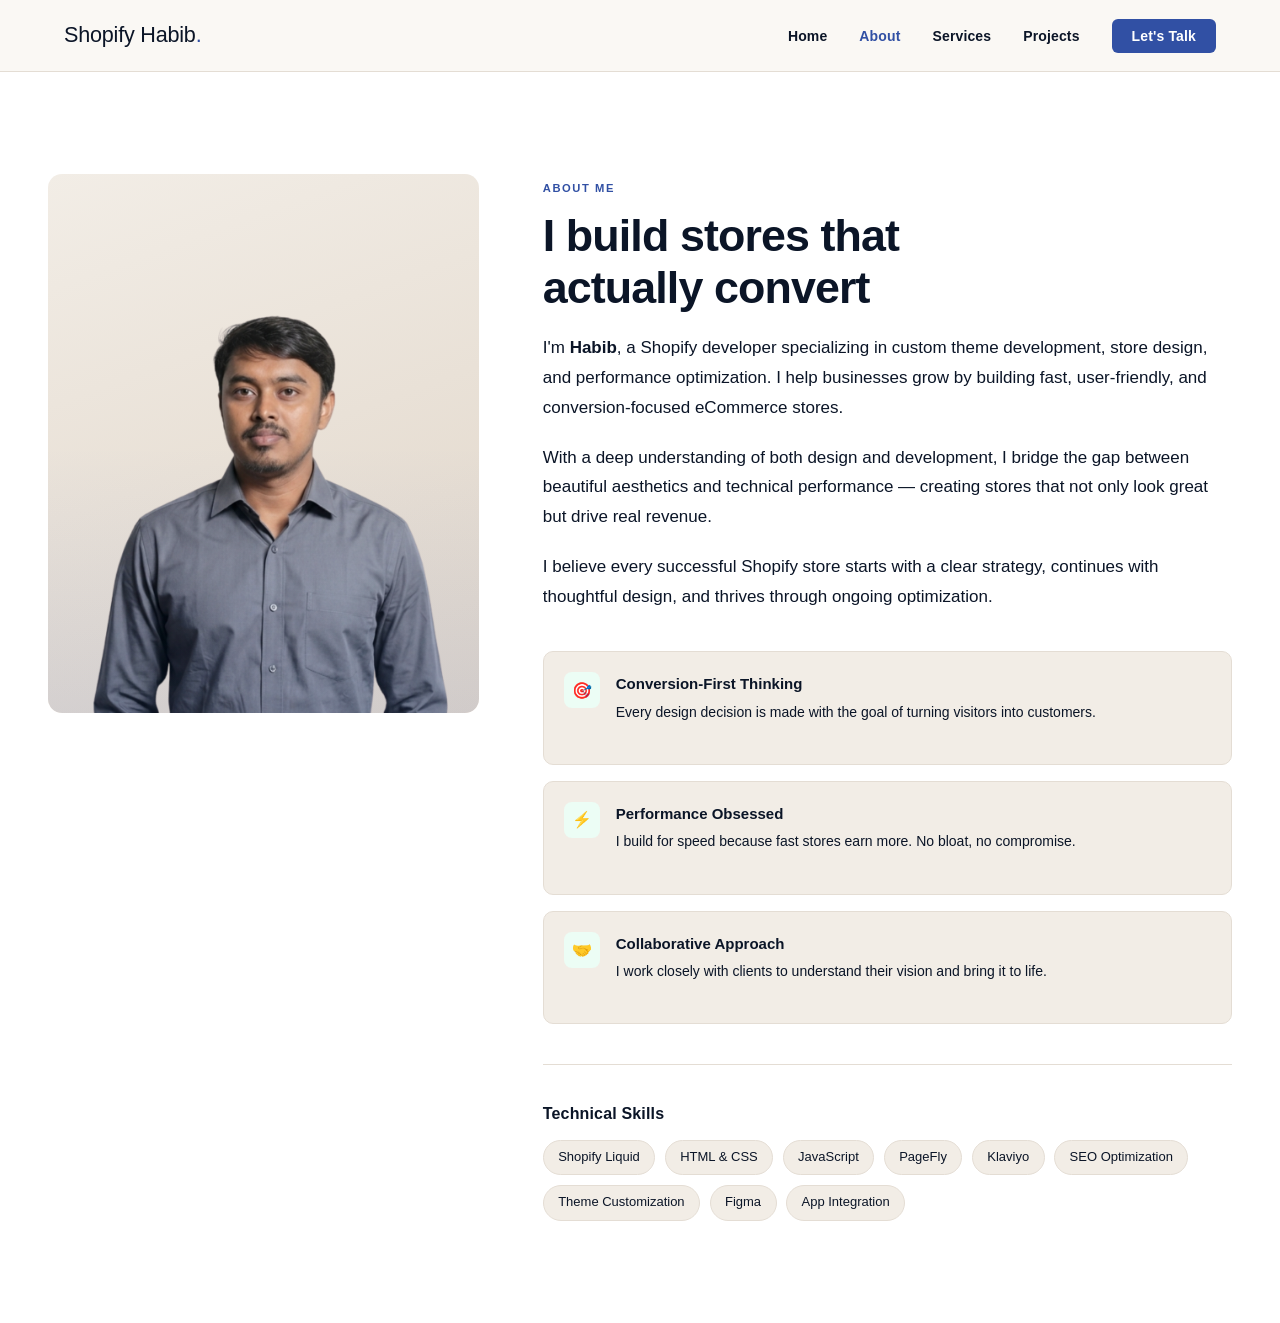
==== about.html @ db8c126e "Shopify Habib Protfolio" ====
<!DOCTYPE html>
<html lang="en">

<head>
    <meta charset="UTF-8">
    <meta name="viewport" content="width=device-width, initial-scale=1.0">
    <title>Document</title>
    <link rel="stylesheet" href="css/style.css">
</head>

<body>
<nav id="main-nav">
  <a class="nav-logo" href="index.html">Shopify Habib<span>.</span></a>
  <ul class="nav-links" id="nav-links">
    <li><a href="index.html">Home</a></li>
    <li><a href="about.html">About</a></li>
    <li><a href="services.html">Services</a></li>
    <li><a href="projects.html">Projects</a></li>
    <li><a href="contact.html" class="nav-cta">Let's Talk</a></li>
  </ul>
  <button class="hamburger" id="hamburger" onclick="toggleMenu()" aria-label="Menu">
    <span></span><span></span><span></span>
  </button>
</nav>

    <div class="page" id="page-about">
        <section class="about-hero">
            <div class="container">
                <div class="about-grid">
                    <div class="about-photo-wrap fade-in">
                        <div class="about-photo">
                            <img src="assets/shopify habib.png" alt="Habib's Photo">
                        </div>
                    </div>
                    <div class="about-content">
                        <span class="section-label">About Me</span>
                        <h2>I build stores that<br>actually convert</h2>
                        <p>I'm <strong>Habib</strong>, a Shopify developer specializing in custom theme development,
                            store design, and performance optimization. I help businesses grow by building fast,
                            user-friendly, and conversion-focused eCommerce stores.</p>
                        <p>With a deep understanding of both design and development, I bridge the gap between beautiful
                            aesthetics and technical performance — creating stores that not only look great but drive
                            real revenue.</p>
                        <p>I believe every successful Shopify store starts with a clear strategy, continues with
                            thoughtful design, and thrives through ongoing optimization.</p>

                        <div class="values-list fade-in">
                            <div class="value-item">
                                <div class="value-icon">🎯</div>
                                <div>
                                    <h4>Conversion-First Thinking</h4>
                                    <p>Every design decision is made with the goal of turning visitors into customers.
                                    </p>
                                </div>
                            </div>
                            <div class="value-item">
                                <div class="value-icon">⚡</div>
                                <div>
                                    <h4>Performance Obsessed</h4>
                                    <p>I build for speed because fast stores earn more. No bloat, no compromise.</p>
                                </div>
                            </div>
                            <div class="value-item">
                                <div class="value-icon">🤝</div>
                                <div>
                                    <h4>Collaborative Approach</h4>
                                    <p>I work closely with clients to understand their vision and bring it to life.</p>
                                </div>
                            </div>
                        </div>

                        <div class="skills-section fade-in">
                            <h3>Technical Skills</h3>
                            <div class="skills-grid">
                                <span class="skill-tag">Shopify Liquid</span>
                                <span class="skill-tag">HTML & CSS</span>
                                <span class="skill-tag">JavaScript</span>
                                <span class="skill-tag">PageFly</span>
                                <span class="skill-tag">Klaviyo</span>
                                <span class="skill-tag">SEO Optimization</span>
                                <span class="skill-tag">Theme Customization</span>
                                <span class="skill-tag">Figma</span>
                                <span class="skill-tag">App Integration</span>
                            </div>
                        </div>
                    </div>
                </div>
            </div>
        </section>
    </div>
    <script src="js/script.js"></script>
</body>

</html>
---- css/style.css ----
:root {
    --white: #ffffff;
    --off-white: #f2ede6;
    --navy: #0b1527;
    --navy-mid: #152340;
    --ink: #0b1527;
    --ink-light: #0b1527;
    --ink-lighter: #8295ae;
    --cta: #3150a4;
    --cta-light: #ecfdf5;
    --cta-mid: #4D6094;
    --accent: #4D6094;
    --accent-light: #eef3fd;
    --border: #e4ddd4;
    --border-strong: #ccc3b8;
    --shadow: 0 1px 4px rgba(11,21,39,0.06), 0 6px 20px rgba(11,21,39,0.06);
    --shadow-hover: 0 8px 28px rgba(11,21,39,0.14), 0 24px 56px rgba(11,21,39,0.10);
    --shadow-cta: 0 8px 28px rgba(5,150,105,0.25);
    --radius: 14px;
    --nav-h: 72px;
    --serif: 'Outfit', sans-serif;
    --sans: 'Space Grotesk', sans-serif;
  }

  *, *::before, *::after { box-sizing: border-box; margin: 0; padding: 0; }

  html { scroll-behavior: smooth; font-size: 16px; }

  body {
    font-family: var(--sans);
    background: var(--white);
    color: var(--ink);
    line-height: 1.6;
    overflow-x: hidden;
  }
  a {
    text-decoration: none;
}

  /* ── NAVIGATION ───────────────────────────────── */
  nav {
    position: fixed;
    top: 0; left: 0; right: 0;
    height: var(--nav-h);
    background: rgba(250,248,244,0.97);
    backdrop-filter: blur(20px);
    -webkit-backdrop-filter: blur(20px);
    border-bottom: 1px solid var(--border);
    z-index: 1000;
    display: flex;
    align-items: center;
    justify-content: space-between;
    padding: 0 clamp(1.5rem, 5vw, 5rem);
    transition: box-shadow 0.3s;
  }

  nav.scrolled { box-shadow: 0 2px 28px rgba(11,21,39,0.09); }

  .nav-logo {
    font-family: var(--serif);
    font-size: 1.35rem;
    color: var(--ink);
    text-decoration: none;
    letter-spacing: -0.01em;
  }

  .nav-logo span { color: var(--cta); }

  .nav-links {
    display: flex;
    align-items: center;
    gap: 2rem;
    list-style: none;
  }

  .nav-links a {
    font-size: 0.875rem;
    font-weight: 600;
    color: var(--ink-light);
    text-decoration: none;
    letter-spacing: 0.01em;
    transition: color 0.2s;
    cursor: pointer;
  }

  .nav-links a:hover, .nav-links a.active { color: var(--ink); }

  .nav-cta {
    font-size: 0.875rem;
    font-weight: 600;
    color: var(--white) !important;
    background: var(--cta);
    padding: 0.55rem 1.25rem;
    border-radius: 6px;
    transition: background 0.2s, transform 0.15s !important;
  }

  .nav-cta:hover { background: #047857 !important; transform: translateY(-1px); box-shadow: var(--shadow-cta); }

  .hamburger {
    display: none;
    flex-direction: column;
    gap: 5px;
    cursor: pointer;
    padding: 4px;
    background: none;
    border: none;
  }

  .hamburger span {
    display: block;
    width: 22px;
    height: 2px;
    background: var(--navy);
    border-radius: 2px;
    transition: all 0.3s;
  }

  .nav-links.open {
    display: block; /* mobile menu open */
}

.nav-links a.active {
    color: var(--cta); 
    font-weight: bold;
}

  /* ── PAGES ───────────────────────────────── */
  .page {
    min-height: 100vh;
    padding-top: var(--nav-h);
  }

  .page.active { display: block; }

  /* ── SHARED UTILS ───────────────────────────────── */
  .container { max-width: 1440px; margin: 0 auto; padding: 0 clamp(1.5rem, 5vw, 3rem); }

  section { padding: clamp(4rem, 8vw, 7rem) 0; }

  .section-label {
    display: block;
    font-size: 0.7rem;
    font-weight: 600;
    letter-spacing: 0.14em;
    text-transform: uppercase;
    color: var(--cta);
    margin-bottom: 1.25rem;
  }

  h1, h2, h3 { font-family: var(--serif); letter-spacing: -0.02em; line-height: 1.15; }

  h1 { font-size: clamp(2.5rem, 5.5vw, 4.5rem); }
  h2 { font-size: clamp(1.9rem, 3.5vw, 3rem); }
  h3 { font-size: 1.3rem; }

  p { color: var(--ink-light); font-size: 1.0625rem; line-height: 1.75; }

  .divider { height: 1px; background: var(--border); }

  .btn {
    display: inline-flex;
    align-items: center;
    gap: 0.5rem;
    padding: 0.75rem 1.75rem;
    border-radius: 8px;
    font-family: var(--sans);
    font-size: 0.9375rem;
    font-weight: 600;
    text-decoration: none;
    cursor: pointer;
    border: none;
    transition: all 0.2s;
  }

  .btn-primary {
    background: var(--navy);
    color: var(--white);
  }

  .btn-primary:hover { background: var(--cta); color: var(--white); transform: translateY(-2px); box-shadow: var(--shadow-cta); }

  .btn-outline {
    background: transparent;
    color: var(--ink);
    border: 1.5px solid var(--border);
  }

  .btn-outline:hover { border-color: var(--cta); background: var(--cta); color: var(--white); transform: translateY(-2px); }

  /* ── HOME PAGE ───────────────────────────────── */

  /* Hero */
  .hero {
    padding: clamp(5rem, 12vw, 10rem) 0 clamp(4rem, 8vw, 7rem);
    position: relative;
    overflow: hidden;
    background: linear-gradient(170deg, #faf8f4 0%, #f5f0ea 100%);
  }

  .hero::before {
    content: '';
    position: absolute;
    top: -40%;
    right: -20%;
    width: 700px;
    height: 700px;
    background: radial-gradient(circle at 60% 40%, rgba(5,150,105,0.07) 0%, rgba(27,79,216,0.04) 50%, transparent 70%);
    pointer-events: none;
  }

  .hero-inner { max-width: 780px; margin: 0 auto; text-align: center; }

  .hero-badge {
    display: inline-flex;
    align-items: center;
    gap: 0.5rem;
    background: var(--cta-light);
    color: var(--cta);
    font-size: 0.8125rem;
    font-weight: 600;
    padding: 0.4rem 0.9rem;
    border-radius: 100px;
    margin-bottom: 2rem;
    letter-spacing: 0.01em;
  }

  .hero-badge::before { content: '●'; font-size: 0.5rem; animation: pulse 2s infinite; }

  @keyframes pulse {
    0%, 100% { opacity: 1; }
    50% { opacity: 0.4; }
  }

  .hero h1 {
    margin-bottom: 1.5rem;
    color: var(--ink);
  }

  .hero h1 em {
    font-style: italic;
    color: var(--cta);
  }

  .hero-sub {
    font-size: clamp(1rem, 1.8vw, 1.2rem);
    color: var(--ink-light);
    max-width: 560px;
    margin: 0 auto 2.5rem;
    line-height: 1.7;
  }

  .hero-btns { display: flex; gap: 1rem; flex-wrap: wrap; justify-content: center; }

  .hero-stats {
    display: flex;
    gap: clamp(2rem, 5vw, 4rem);
    margin-top: 4rem;
    padding-top: 2.5rem;
    border-top: 1px solid var(--border);
    flex-wrap: wrap;
    justify-content: center;
  }

  .stat-item { text-align: center; }
  .stat-num {
    font-family: var(--serif);
    font-size: 3.5rem;
    font-weight: 600;
    color: var(--ink);
    line-height: 1.5;
    margin-bottom: 0.25rem;
  }
  .stat-label { font-size: 0.8125rem; color: var(--ink-lighter); font-weight: 500; }

  /* Services Preview */
  .services-preview { background: linear-gradient(180deg, #f2ede6 0%, #ede7df 100%); }

  .section-header { margin-bottom: 3rem; text-align: center; }
  .section-header h2 { margin-bottom: 0.75rem; }
  .section-header p { max-width: 520px; margin: 0 auto; }

  .services-grid {
    display: grid;
    grid-template-columns: repeat(auto-fit, minmax(240px, 1fr));
    gap: 1.5rem;
  }

  .service-card {
    background: #fdf9f5;
    border: 1px solid var(--border);
    border-radius: var(--radius);
    padding: 2rem;
    transition: all 0.3s;
    position: relative;
    overflow: hidden;
  }

  .service-card::after {
    content: '';
    position: absolute;
    bottom: 0; left: 0; right: 0;
    height: 3px;
    background: linear-gradient(90deg, var(--cta), var(--cta-mid));
    transform: scaleX(0);
    transition: transform 0.3s;
    transform-origin: left;
  }

  .service-card:hover { box-shadow: var(--shadow-hover); transform: translateY(-4px); }
  .service-card:hover::after { transform: scaleX(1); }

  .service-icon {
    width: 44px;
    height: 44px;
    background: var(--cta-light);
    border-radius: 10px;
    display: flex;
    align-items: center;
    justify-content: center;
    margin-bottom: 1.25rem;
    font-size: 1.25rem;
  }

  .service-card h3 { margin-bottom: 0.6rem; font-size: 1.05rem; }
  .service-card p { font-size: 0.9rem; line-height: 1.65; }

  /* Projects Preview */
  .projects-grid {
    display: grid;
    grid-template-columns: repeat(auto-fit, minmax(300px, 1fr));
    gap: 2rem;
  }

  .project-card {
    border-radius: var(--radius);
    overflow: hidden;
    border: 1px solid var(--border);
    transition: all 0.3s;
    background: #fdf9f5;
  }

  .project-card:hover { box-shadow: var(--shadow-hover); transform: translateY(-4px); }

  .project-thumb {
    height: 200px;
    display: flex;
    align-items: center;
    justify-content: center;
    font-size: 3rem;
    position: relative;
    overflow: hidden;
  }

  .project-thumb-1 { background: linear-gradient(135deg, #eef2fc 0%, #c7d9ff 100%); height: 400px; }
  .project-thumb-2 { background: linear-gradient(135deg, #f0fff4 0%, #c6f6d5 100%); height: 400px; }
  .project-thumb-3 { background: linear-gradient(135deg, #fff7f0 0%, #fed7aa 100%); height: 400px; }

  .project-thumb-1 img, .project-thumb-2 img, .project-thumb-3 img {
    width: 100%;
    height: 100%;
    object-fit: cover;
  }

  .project-body { padding: 1.5rem; }
  .project-body h3 { font-size: 1.0625rem; margin-bottom: 0.4rem; color: #3150a4; }
  .project-body p { font-size: 0.875rem; margin-bottom: 1rem; }

  .project-result {
    display: inline-flex;
    align-items: center;
    gap: 0.4rem;
    font-size: 0.8125rem;
    font-weight: 600;
    color: #065f46;
    background: var(--cta-light);
    padding: 0.3rem 0.75rem;
    border-radius: 100px;
  }

  /* Trust */
  .trust-section { text-align: center; }
  .trust-section h2 { margin-bottom: 0.75rem; color: var(--white); }
  .trust-section > .container > p { max-width: 480px; margin: 0 auto 3rem; color: rgba(255,255,255,0.6); }

  .trust-logos {
    display: flex;
    justify-content: center;
    align-items: center;
    gap: clamp(1.5rem, 4vw, 3.5rem);
    flex-wrap: wrap;
    opacity: 0.6;
  }

  .trust-logo {
    font-family: var(--serif);
    font-size: 1.2rem;
    color: rgba(255,255,255,0.5);
    font-weight: 400;
    letter-spacing: -0.01em;
  }

  .testimonial-strip {
    margin-top: 3.5rem;
    background: rgba(255,255,255,0.06);
    border: 1px solid rgba(255,255,255,0.12);
    border-radius: var(--radius);
    padding: 2rem 2.5rem;
    max-width: 640px;
    margin-left: auto;
    margin-right: auto;
    text-align: left;
    margin-top: 3rem;
  }

  .testimonial-strip blockquote {
    font-family: var(--serif);
    font-size: 1.2rem;
    color: rgba(255,255,255,0.92);
    line-height: 1.6;
    margin-bottom: 1.25rem;
    font-style: italic;
  }

  .testimonial-strip cite {
    font-size: 0.8125rem;
    font-weight: 600;
    color: rgba(255,255,255,0.45);
    font-style: normal;
  }

  /* ── ABOUT PAGE ───────────────────────────────── */
  .about-hero { padding: clamp(4rem, 8vw, 7rem) 0; }

  .about-grid {
    display: grid;
    grid-template-columns: 1fr 1.6fr;
    gap: 4rem;
    align-items: start;
  }

  .about-photo-wrap {
    position: sticky;
    top: calc(var(--nav-h) + 2rem);
  }

  .about-photo {
    width: 100%;
    aspect-ratio: 4/5;
    background: linear-gradient(160deg, #f2ede6 0%, #e0d5c8 100%);
    border-radius: var(--radius);
    display: flex;
    align-items: center;
    justify-content: center;
    font-size: 5rem;
    position: relative;
    overflow: hidden;
  }

  .about-photo::after {
    content: '';
    position: absolute;
    inset: 0;
    background: linear-gradient(to bottom, transparent 50%, rgba(26,86,219,0.08));
    border-radius: var(--radius);
  }
  .about-photo img {
    width: 100%;
    height: 100%;
    object-fit: cover;
    border-radius: var(--radius);
  }

  .about-content .section-label,
  .contact-info .section-label,
  .service-detail-content .section-label { display: inline-block; margin-bottom: 0.75rem; }
  .about-content h2 { margin-bottom: 1.25rem; }
  .about-content p { margin-bottom: 1.25rem; }

  .skills-section { margin-top: 2.5rem; padding-top: 2.5rem; border-top: 1px solid var(--border); }
  .skills-section h3 { font-size: 1rem; font-weight: 600; font-family: var(--sans); color: var(--ink); margin-bottom: 1rem; letter-spacing: 0.01em; }

  .skills-grid {
    display: flex;
    flex-wrap: wrap;
    gap: 0.6rem;
  }

  .skill-tag {
    font-size: 0.8125rem;
    font-weight: 500;
    color: var(--ink);
    background: #f2ede6;
    border: 1px solid var(--border);
    padding: 0.4rem 0.9rem;
    border-radius: 100px;
    transition: all 0.2s;
  }

  .skill-tag:hover { background: var(--cta-light); border-color: rgba(5,150,105,0.3); color: var(--cta); }

  .values-list { margin-top: 2.5rem; display: flex; flex-direction: column; gap: 1rem; }

  .value-item {
    display: flex;
    gap: 1rem;
    align-items: flex-start;
    padding: 1.25rem;
    background: #f2ede6;
    border-radius: 10px;
    border: 1px solid var(--border);
  }

  .value-icon {
    width: 36px;
    height: 36px;
    min-width: 36px;
    background: var(--cta-light);
    border-radius: 8px;
    display: flex;
    align-items: center;
    justify-content: center;
    font-size: 1rem;
  }

  .value-item h4 { font-family: var(--sans); font-size: 0.9375rem; font-weight: 600; margin-bottom: 0.2rem; }
  .value-item p { font-size: 0.875rem; }

  /* ── SERVICES PAGE ───────────────────────────────── */
  .services-page-hero {
    padding: clamp(4rem, 8vw, 7rem) 0 2rem;
    text-align: center;
  }

  .services-page-hero h1 { margin-bottom: 1rem; }
  .services-page-hero p { max-width: 520px; margin: 0 auto; }

  .services-detailed { padding: clamp(2rem, 5vw, 4rem) 0 clamp(4rem, 8vw, 7rem); }

  .service-detail {
    display: grid;
    grid-template-columns: 1fr 1fr;
    gap: 5rem;
    align-items: center;
    padding: 4rem 0;
    border-bottom: 1px solid var(--border);
  }

  .service-detail:last-child { border-bottom: none; }
  .service-detail.reverse { direction: rtl; }
  .service-detail.reverse > * { direction: ltr; }

  .service-detail-visual {
    background: #f2ede6;
    border: 1px solid var(--border);
    border-radius: 16px;
    aspect-ratio: 4/3;
    display: flex;
    align-items: center;
    justify-content: center;
    font-size: 4.5rem;
    position: relative;
    overflow: hidden;
  }

  .service-detail-visual::before {
    content: '';
    position: absolute;
    inset: 0;
    background: radial-gradient(circle at 30% 70%, rgba(5,150,105,0.07), transparent 60%);
  }

  .service-detail-content h2 { font-size: clamp(1.6rem, 2.5vw, 2.2rem); margin-bottom: 1rem; }
  .service-detail-content > p { margin-bottom: 1.75rem; }

  .benefit-list { list-style: none; display: flex; flex-direction: column; gap: 0.75rem; }

  .benefit-list li {
    display: flex;
    align-items: flex-start;
    gap: 0.75rem;
    font-size: 0.9375rem;
    color: var(--ink-light);
    line-height: 1.55;
  }

  .benefit-list li::before {
    content: '✓';
    color: var(--accent);
    font-weight: 700;
    font-size: 0.875rem;
    margin-top: 0.125rem;
    min-width: 16px;
  }

  /* ── PROJECTS PAGE ───────────────────────────────── */
  .projects-hero {
    padding: clamp(4rem, 8vw, 7rem) 0 2rem;
    text-align: center;
  }

  .projects-hero h1 { margin-bottom: 1rem; }
  .projects-hero p { max-width: 480px; margin: 0 auto; }

  .projects-full { padding: clamp(2rem, 5vw, 4rem) 0 clamp(4rem, 8vw, 7rem); }

  .projects-full-grid {
    display: grid;
    grid-template-columns: repeat(auto-fit, minmax(400px, 1fr));
    gap: 2rem;
  }

  .project-full-card {
    background: #fdf9f5;
    border: 1px solid var(--border);
    border-radius: var(--radius);
    overflow: hidden;
    transition: all 0.3s;
    cursor: pointer;
  }

  .project-full-card:hover { box-shadow: var(--shadow-hover); transform: translateY(-5px); }

  .project-full-thumb {
    height: 220px;
    display: flex;
    align-items: center;
    justify-content: center;
    font-size: 3.5rem;
    position: relative;
  }

  .pft-1 { background: linear-gradient(135deg, #eef2fc, #c7d9ff); height: 400px; }
  .pft-2 { background: linear-gradient(135deg, #f0fff4, #9decb8);  height: 400px; }
  .pft-3 { background: linear-gradient(135deg, #fffbf0, #fde68a); height: 400px; }
  .pft-4 { background: linear-gradient(135deg, #fdf4ff, #e9d5ff); height: 400px; }
  .pft-5 { background: linear-gradient(135deg, #fff1f0, #fecaca); height: 400px; }
  .pft-6 { background: linear-gradient(135deg, #f0fdff, #a5f3fc); height: 400px; }
  .pft-1 img, .pft-2 img, .pft-3 img, .pft-4 img, .pft-5 img, .pft-6 img {
    width: 100%;
    height: 100%;
    object-fit: cover;
  }
  .project-tag {
    position: absolute;
    top: 1rem;
    left: 1rem;
    font-size: 0.7rem;
    font-weight: 600;
    letter-spacing: 0.1em;
    text-transform: uppercase;
    color: var(--white);
    background: rgba(15,15,15,0.7);
    backdrop-filter: blur(8px);
    padding: 0.3rem 0.7rem;
    border-radius: 100px;
  }

  .project-full-body { padding: 1.75rem; }
  .project-full-body h3 { margin-bottom: 0.35rem; font-size: 1.125rem; color: #3150a4; }
  .project-full-body .sub { font-size: 0.875rem; color: var(--ink-lighter); margin-bottom: 1rem; }
  .project-full-body p { font-size: 0.9rem; margin-bottom: 1.25rem; }

  .project-result-badge {
    display: inline-flex;
    align-items: center;
    gap: 0.4rem;
    font-size: 0.8rem;
    font-weight: 600;
    color: #065f46;
    background: var(--cta-light);
    border: 1px solid #6ee7b7;
    padding: 0.35rem 0.8rem;
    border-radius: 100px;
  }

  .project-result-badge::before { content: '↑'; }

  /* ── CONTACT PAGE ───────────────────────────────── */
  .contact-page {
    padding: clamp(4rem, 8vw, 7rem) 0;
  }

  .contact-grid {
    display: grid;
    grid-template-columns: 1fr 1.2fr;
    gap: 5rem;
    align-items: start;
  }

  .contact-info h2 { margin-bottom: 1.25rem; }
  .contact-info > p { margin-bottom: 2.5rem; }

  .contact-details { display: flex; flex-direction: column; gap: 1.25rem; }

  .contact-detail {
    display: flex;
    align-items: flex-start;
    gap: 1rem;
  }

  .contact-icon {
    width: 42px;
    height: 42px;
    min-width: 42px;
    background: var(--cta-light);
    border-radius: 10px;
    display: flex;
    align-items: center;
    justify-content: center;
    font-size: 1.1rem;
  }

  .contact-detail-text {}
  .contact-detail-text strong { display: block; font-size: 0.8125rem; font-weight: 600; color: var(--ink-lighter); text-transform: uppercase; letter-spacing: 0.08em; margin-bottom: 0.2rem; }
  .contact-detail-text a, .contact-detail-text span { font-size: 0.9375rem; color: var(--ink); text-decoration: none; font-weight: 500; }
  .contact-detail-text a:hover { color: var(--accent); }

  .contact-form-wrap {
    background: #f2ede6;
    border: 1px solid var(--border);
    border-radius: 16px;
    padding: 2.5rem;
  }

  .form-group { margin-bottom: 1.25rem; }

  .form-group label {
    display: block;
    font-size: 0.8125rem;
    font-weight: 600;
    color: var(--ink);
    margin-bottom: 0.5rem;
    letter-spacing: 0.01em;
  }

  .form-group input,
  .form-group textarea {
    width: 100%;
    padding: 0.75rem 1rem;
    background: #fdf9f5;
    border: 1.5px solid var(--border);
    border-radius: 8px;
    font-family: var(--sans);
    font-size: 0.9375rem;
    color: var(--ink);
    outline: none;
    transition: border-color 0.2s, box-shadow 0.2s;
    resize: none;
  }

  .form-group input:focus,
  .form-group textarea:focus {
    border-color: var(--cta);
    box-shadow: 0 0 0 3px rgba(5,150,105,0.12);
  }

  .form-group textarea { height: 140px; }

  .form-submit {
    width: 100%;
    padding: 0.9rem;
    background: var(--navy);
    color: var(--white);
    border: none;
    border-radius: 8px;
    font-family: var(--sans);
    font-size: 0.9375rem;
    font-weight: 600;
    cursor: pointer;
    transition: all 0.2s;
    margin-top: 0.5rem;
  }

  .form-submit:hover { background: var(--cta); color: var(--white); transform: translateY(-2px); box-shadow: var(--shadow-cta); }

  .form-success {
    display: none;
    text-align: center;
    padding: 2rem;
  }

  .form-success .success-icon { font-size: 3rem; margin-bottom: 1rem; }
  .form-success h3 { margin-bottom: 0.5rem; }

  /* ── FOOTER ───────────────────────────────── */
  footer {
    background: #0d1b2a;
    color: var(--white);
    padding: 3rem 0;
  }

  .footer-inner {
    display: flex;
    align-items: center;
    justify-content: space-between;
    flex-wrap: wrap;
    gap: 1.5rem;
  }

  .footer-logo {
    font-family: var(--serif);
    font-size: 1.25rem;
    color: var(--white);
  }

  .footer-logo span { color: rgba(255,255,255,0.4); }

  .footer-links {
    display: flex;
    gap: 1.75rem;
    list-style: none;
  }

  .footer-links a {
    font-size: 0.875rem;
    color: rgba(255,255,255,0.55);
    text-decoration: none;
    cursor: pointer;
    transition: color 0.2s;
  }

  .footer-links a:hover { color: var(--white); }

  .footer-copy {
    font-size: 0.8125rem;
    color: rgba(255,255,255,0.3);
  }

  /* ── ANIMATIONS ───────────────────────────────── */
  .fade-in {
    opacity: 0;
    transform: translateY(20px);
    transition: opacity 0.6s ease, transform 0.6s ease;
  }

  .fade-in.visible {
    opacity: 1;
    transform: translateY(0);
  }

  .fade-in-delay-1 { transition-delay: 0.1s; }
  .fade-in-delay-2 { transition-delay: 0.2s; }
  .fade-in-delay-3 { transition-delay: 0.3s; }
  .fade-in-delay-4 { transition-delay: 0.4s; }

  /* ── MOBILE ───────────────────────────────── */
  @media (max-width: 768px) {
    .nav-links { display: none; flex-direction: column; gap: 0; }
    .nav-links.open {
      display: flex;
      position: fixed;
      top: var(--nav-h);
      left: 0; right: 0;
      background: var(--white);
      border-bottom: 1px solid var(--border);
      padding: 1rem 0;
      box-shadow: 0 8px 24px rgba(0,0,0,0.08);
    }
    .nav-links li { width: 100%; }
    .nav-links a {
      display: block;
      padding: 0.75rem 2rem;
      font-size: 1rem;
    }
    .nav-links .nav-cta { margin: 0.5rem 2rem; border-radius: 8px; text-align: center; }
    .hamburger { display: flex; }

    .about-grid { grid-template-columns: 1fr; }
    .about-photo-wrap { position: static; }
    .about-photo { aspect-ratio: 3/2; }

    .service-detail { grid-template-columns: 1fr; gap: 2rem; direction: ltr !important; }
    .service-detail.reverse > * { direction: ltr; }

    .contact-grid { grid-template-columns: 1fr; gap: 2.5rem; }

    .footer-inner { flex-direction: column; align-items: flex-start; }
    .footer-links { flex-wrap: wrap; gap: 1rem; }
  }
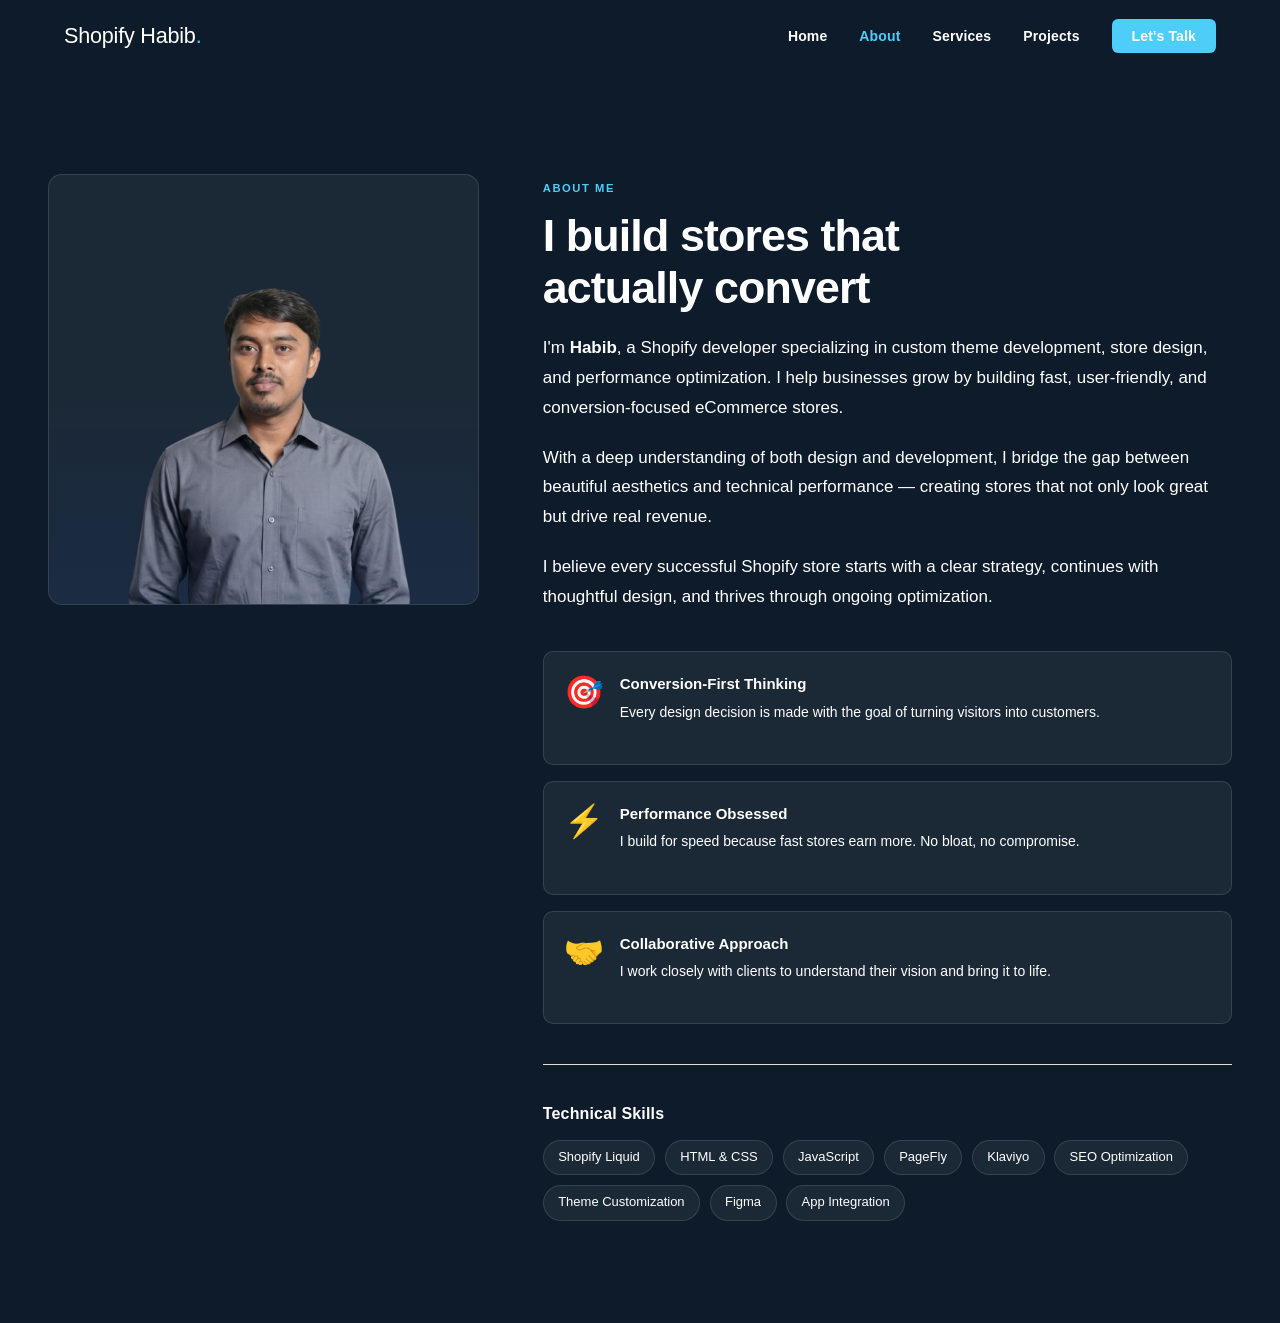
==== commit 1d02f662: "Brand color changes" ====
--- a/about.html
+++ b/about.html
@@ -6,6 +6,7 @@
     <meta name="viewport" content="width=device-width, initial-scale=1.0">
     <title>Document</title>
     <link rel="stylesheet" href="css/style.css">
+    <link rel="stylesheet" href="css/about.css">
 </head>
 
 <body>
@@ -89,6 +90,7 @@
         </section>
     </div>
     <script src="js/script.js"></script>
+    <script src="js/about.js"></script>
 </body>
 
 </html>
--- a/css/style.css
+++ b/css/style.css
@@ -1,12 +1,15 @@
   :root {
-    --white: #ffffff;
+    --primary-background: #0d1b2a;
+    --off-gray: #1b2c3f;
+
+
     --off-white: #f2ede6;
     --navy: #0b1527;
     --navy-mid: #152340;
-    --ink: #0b1527;
-    --ink-light: #0b1527;
+    --ink: #ffffff;
+    --ink-light: #ffffff;
     --ink-lighter: #8295ae;
-    --cta: #3150a4;
+    --cta: #4dcef9;
     --cta-light: #ecfdf5;
     --cta-mid: #4D6094;
     --accent: #4D6094;
@@ -42,10 +45,9 @@
     position: fixed;
     top: 0; left: 0; right: 0;
     height: var(--nav-h);
-    background: rgba(250,248,244,0.97);
+    background: #0d1b2a;
     backdrop-filter: blur(20px);
     -webkit-backdrop-filter: blur(20px);
-    border-bottom: 1px solid var(--border);
     z-index: 1000;
     display: flex;
     align-items: center;
@@ -76,7 +78,7 @@
   .nav-links a {
     font-size: 0.875rem;
     font-weight: 600;
-    color: var(--ink-light);
+    color: #ffffff;
     text-decoration: none;
     letter-spacing: 0.01em;
     transition: color 0.2s;
@@ -111,7 +113,7 @@
     display: block;
     width: 22px;
     height: 2px;
-    background: var(--navy);
+    background: #ffffff;
     border-radius: 2px;
     transition: all 0.3s;
   }
@@ -121,7 +123,7 @@
 }
 
 .nav-links a.active {
-    color: var(--cta); 
+    color: #4dcef9; 
     font-weight: bold;
 }
 
@@ -174,29 +176,38 @@
   }
 
   .btn-primary {
-    background: var(--navy);
+    background: var(--cta);
     color: var(--white);
   }
 
-  .btn-primary:hover { background: var(--cta); color: var(--white); transform: translateY(-2px); box-shadow: var(--shadow-cta); }
+  .btn-primary:hover { background: var(--accent); color: var(--white); transform: translateY(-2px); box-shadow: var(--shadow-cta); }
 
   .btn-outline {
     background: transparent;
     color: var(--ink);
-    border: 1.5px solid var(--border);
+    border: 1.5px solid rgba(255, 255, 255, 0.40);
   }
 
   .btn-outline:hover { border-color: var(--cta); background: var(--cta); color: var(--white); transform: translateY(-2px); }
 
+
+
+
   /* ── HOME PAGE ───────────────────────────────── */
+
+
+
+
 
   /* Hero */
   .hero {
     padding: clamp(5rem, 12vw, 10rem) 0 clamp(4rem, 8vw, 7rem);
     position: relative;
     overflow: hidden;
-    background: linear-gradient(170deg, #faf8f4 0%, #f5f0ea 100%);
-  }
+    background: var(--off-gray);
+  }
+
+
 
   .hero::before {
     content: '';
@@ -209,7 +220,7 @@
     pointer-events: none;
   }
 
-  .hero-inner { max-width: 780px; margin: 0 auto; text-align: center; }
+ .hero-inner { max-width: 780px; margin: 0 auto; text-align: center; }
 
   .hero-badge {
     display: inline-flex;
@@ -274,7 +285,7 @@
   .stat-label { font-size: 0.8125rem; color: var(--ink-lighter); font-weight: 500; }
 
   /* Services Preview */
-  .services-preview { background: linear-gradient(180deg, #f2ede6 0%, #ede7df 100%); }
+  .services-preview { background: #0d1b2a; }
 
   .section-header { margin-bottom: 3rem; text-align: center; }
   .section-header h2 { margin-bottom: 0.75rem; }
@@ -287,8 +298,8 @@
   }
 
   .service-card {
-    background: #fdf9f5;
-    border: 1px solid var(--border);
+    background: rgba(255, 255, 255, 0.06);
+    border: 1px solid rgba(255, 255, 255, 0.12);
     border-radius: var(--radius);
     padding: 2rem;
     transition: all 0.3s;
@@ -311,21 +322,22 @@
   .service-card:hover::after { transform: scaleX(1); }
 
   .service-icon {
-    width: 44px;
-    height: 44px;
-    background: var(--cta-light);
-    border-radius: 10px;
+    width: 50px;
+    height: 50px;
     display: flex;
     align-items: center;
     justify-content: center;
     margin-bottom: 1.25rem;
-    font-size: 1.25rem;
+    font-size: 3.25rem;
   }
 
   .service-card h3 { margin-bottom: 0.6rem; font-size: 1.05rem; }
   .service-card p { font-size: 0.9rem; line-height: 1.65; }
 
   /* Projects Preview */
+  .projects-preview {
+     background: var(--off-gray); 
+    }
   .projects-grid {
     display: grid;
     grid-template-columns: repeat(auto-fit, minmax(300px, 1fr));
@@ -335,9 +347,9 @@
   .project-card {
     border-radius: var(--radius);
     overflow: hidden;
-    border: 1px solid var(--border);
     transition: all 0.3s;
-    background: #fdf9f5;
+    background: #0d1b2a;
+    border: 1px solid rgba(255, 255, 255, 0.12);
   }
 
   .project-card:hover { box-shadow: var(--shadow-hover); transform: translateY(-4px); }
@@ -352,9 +364,9 @@
     overflow: hidden;
   }
 
-  .project-thumb-1 { background: linear-gradient(135deg, #eef2fc 0%, #c7d9ff 100%); height: 400px; }
-  .project-thumb-2 { background: linear-gradient(135deg, #f0fff4 0%, #c6f6d5 100%); height: 400px; }
-  .project-thumb-3 { background: linear-gradient(135deg, #fff7f0 0%, #fed7aa 100%); height: 400px; }
+  .project-thumb-1 { background: linear-gradient(135deg, #eef2fc 0%, #c7d9ff 100%); height: 350px; }
+  .project-thumb-2 { background: linear-gradient(135deg, #f0fff4 0%, #c6f6d5 100%); height: 350px; }
+  .project-thumb-3 { background: linear-gradient(135deg, #fff7f0 0%, #fed7aa 100%); height: 350px; }
 
   .project-thumb-1 img, .project-thumb-2 img, .project-thumb-3 img {
     width: 100%;
@@ -363,7 +375,7 @@
   }
 
   .project-body { padding: 1.5rem; }
-  .project-body h3 { font-size: 1.0625rem; margin-bottom: 0.4rem; color: #3150a4; }
+  .project-body h3 { font-size: 1.0625rem; margin-bottom: 0.4rem; color: #ffffff; }
   .project-body p { font-size: 0.875rem; margin-bottom: 1rem; }
 
   .project-result {
@@ -429,359 +441,11 @@
     font-style: normal;
   }
 
-  /* ── ABOUT PAGE ───────────────────────────────── */
-  .about-hero { padding: clamp(4rem, 8vw, 7rem) 0; }
-
-  .about-grid {
-    display: grid;
-    grid-template-columns: 1fr 1.6fr;
-    gap: 4rem;
-    align-items: start;
-  }
-
-  .about-photo-wrap {
-    position: sticky;
-    top: calc(var(--nav-h) + 2rem);
-  }
-
-  .about-photo {
-    width: 100%;
-    aspect-ratio: 4/5;
-    background: linear-gradient(160deg, #f2ede6 0%, #e0d5c8 100%);
-    border-radius: var(--radius);
-    display: flex;
-    align-items: center;
-    justify-content: center;
-    font-size: 5rem;
-    position: relative;
-    overflow: hidden;
-  }
-
-  .about-photo::after {
-    content: '';
-    position: absolute;
-    inset: 0;
-    background: linear-gradient(to bottom, transparent 50%, rgba(26,86,219,0.08));
-    border-radius: var(--radius);
-  }
-  .about-photo img {
-    width: 100%;
-    height: 100%;
-    object-fit: cover;
-    border-radius: var(--radius);
-  }
-
-  .about-content .section-label,
-  .contact-info .section-label,
-  .service-detail-content .section-label { display: inline-block; margin-bottom: 0.75rem; }
-  .about-content h2 { margin-bottom: 1.25rem; }
-  .about-content p { margin-bottom: 1.25rem; }
-
-  .skills-section { margin-top: 2.5rem; padding-top: 2.5rem; border-top: 1px solid var(--border); }
-  .skills-section h3 { font-size: 1rem; font-weight: 600; font-family: var(--sans); color: var(--ink); margin-bottom: 1rem; letter-spacing: 0.01em; }
-
-  .skills-grid {
-    display: flex;
-    flex-wrap: wrap;
-    gap: 0.6rem;
-  }
-
-  .skill-tag {
-    font-size: 0.8125rem;
-    font-weight: 500;
-    color: var(--ink);
-    background: #f2ede6;
-    border: 1px solid var(--border);
-    padding: 0.4rem 0.9rem;
-    border-radius: 100px;
-    transition: all 0.2s;
-  }
-
-  .skill-tag:hover { background: var(--cta-light); border-color: rgba(5,150,105,0.3); color: var(--cta); }
-
-  .values-list { margin-top: 2.5rem; display: flex; flex-direction: column; gap: 1rem; }
-
-  .value-item {
-    display: flex;
-    gap: 1rem;
-    align-items: flex-start;
-    padding: 1.25rem;
-    background: #f2ede6;
-    border-radius: 10px;
-    border: 1px solid var(--border);
-  }
-
-  .value-icon {
-    width: 36px;
-    height: 36px;
-    min-width: 36px;
-    background: var(--cta-light);
-    border-radius: 8px;
-    display: flex;
-    align-items: center;
-    justify-content: center;
-    font-size: 1rem;
-  }
-
-  .value-item h4 { font-family: var(--sans); font-size: 0.9375rem; font-weight: 600; margin-bottom: 0.2rem; }
-  .value-item p { font-size: 0.875rem; }
-
-  /* ── SERVICES PAGE ───────────────────────────────── */
-  .services-page-hero {
-    padding: clamp(4rem, 8vw, 7rem) 0 2rem;
-    text-align: center;
-  }
-
-  .services-page-hero h1 { margin-bottom: 1rem; }
-  .services-page-hero p { max-width: 520px; margin: 0 auto; }
-
-  .services-detailed { padding: clamp(2rem, 5vw, 4rem) 0 clamp(4rem, 8vw, 7rem); }
-
-  .service-detail {
-    display: grid;
-    grid-template-columns: 1fr 1fr;
-    gap: 5rem;
-    align-items: center;
-    padding: 4rem 0;
-    border-bottom: 1px solid var(--border);
-  }
-
-  .service-detail:last-child { border-bottom: none; }
-  .service-detail.reverse { direction: rtl; }
-  .service-detail.reverse > * { direction: ltr; }
-
-  .service-detail-visual {
-    background: #f2ede6;
-    border: 1px solid var(--border);
-    border-radius: 16px;
-    aspect-ratio: 4/3;
-    display: flex;
-    align-items: center;
-    justify-content: center;
-    font-size: 4.5rem;
-    position: relative;
-    overflow: hidden;
-  }
-
-  .service-detail-visual::before {
-    content: '';
-    position: absolute;
-    inset: 0;
-    background: radial-gradient(circle at 30% 70%, rgba(5,150,105,0.07), transparent 60%);
-  }
-
-  .service-detail-content h2 { font-size: clamp(1.6rem, 2.5vw, 2.2rem); margin-bottom: 1rem; }
-  .service-detail-content > p { margin-bottom: 1.75rem; }
-
-  .benefit-list { list-style: none; display: flex; flex-direction: column; gap: 0.75rem; }
-
-  .benefit-list li {
-    display: flex;
-    align-items: flex-start;
-    gap: 0.75rem;
-    font-size: 0.9375rem;
-    color: var(--ink-light);
-    line-height: 1.55;
-  }
-
-  .benefit-list li::before {
-    content: '✓';
-    color: var(--accent);
-    font-weight: 700;
-    font-size: 0.875rem;
-    margin-top: 0.125rem;
-    min-width: 16px;
-  }
-
-  /* ── PROJECTS PAGE ───────────────────────────────── */
-  .projects-hero {
-    padding: clamp(4rem, 8vw, 7rem) 0 2rem;
-    text-align: center;
-  }
-
-  .projects-hero h1 { margin-bottom: 1rem; }
-  .projects-hero p { max-width: 480px; margin: 0 auto; }
-
-  .projects-full { padding: clamp(2rem, 5vw, 4rem) 0 clamp(4rem, 8vw, 7rem); }
-
-  .projects-full-grid {
-    display: grid;
-    grid-template-columns: repeat(auto-fit, minmax(400px, 1fr));
-    gap: 2rem;
-  }
-
-  .project-full-card {
-    background: #fdf9f5;
-    border: 1px solid var(--border);
-    border-radius: var(--radius);
-    overflow: hidden;
-    transition: all 0.3s;
-    cursor: pointer;
-  }
-
-  .project-full-card:hover { box-shadow: var(--shadow-hover); transform: translateY(-5px); }
-
-  .project-full-thumb {
-    height: 220px;
-    display: flex;
-    align-items: center;
-    justify-content: center;
-    font-size: 3.5rem;
-    position: relative;
-  }
-
-  .pft-1 { background: linear-gradient(135deg, #eef2fc, #c7d9ff); height: 400px; }
-  .pft-2 { background: linear-gradient(135deg, #f0fff4, #9decb8);  height: 400px; }
-  .pft-3 { background: linear-gradient(135deg, #fffbf0, #fde68a); height: 400px; }
-  .pft-4 { background: linear-gradient(135deg, #fdf4ff, #e9d5ff); height: 400px; }
-  .pft-5 { background: linear-gradient(135deg, #fff1f0, #fecaca); height: 400px; }
-  .pft-6 { background: linear-gradient(135deg, #f0fdff, #a5f3fc); height: 400px; }
-  .pft-1 img, .pft-2 img, .pft-3 img, .pft-4 img, .pft-5 img, .pft-6 img {
-    width: 100%;
-    height: 100%;
-    object-fit: cover;
-  }
-  .project-tag {
-    position: absolute;
-    top: 1rem;
-    left: 1rem;
-    font-size: 0.7rem;
-    font-weight: 600;
-    letter-spacing: 0.1em;
-    text-transform: uppercase;
-    color: var(--white);
-    background: rgba(15,15,15,0.7);
-    backdrop-filter: blur(8px);
-    padding: 0.3rem 0.7rem;
-    border-radius: 100px;
-  }
-
-  .project-full-body { padding: 1.75rem; }
-  .project-full-body h3 { margin-bottom: 0.35rem; font-size: 1.125rem; color: #3150a4; }
-  .project-full-body .sub { font-size: 0.875rem; color: var(--ink-lighter); margin-bottom: 1rem; }
-  .project-full-body p { font-size: 0.9rem; margin-bottom: 1.25rem; }
-
-  .project-result-badge {
-    display: inline-flex;
-    align-items: center;
-    gap: 0.4rem;
-    font-size: 0.8rem;
-    font-weight: 600;
-    color: #065f46;
-    background: var(--cta-light);
-    border: 1px solid #6ee7b7;
-    padding: 0.35rem 0.8rem;
-    border-radius: 100px;
-  }
-
-  .project-result-badge::before { content: '↑'; }
-
-  /* ── CONTACT PAGE ───────────────────────────────── */
-  .contact-page {
-    padding: clamp(4rem, 8vw, 7rem) 0;
-  }
-
-  .contact-grid {
-    display: grid;
-    grid-template-columns: 1fr 1.2fr;
-    gap: 5rem;
-    align-items: start;
-  }
-
-  .contact-info h2 { margin-bottom: 1.25rem; }
-  .contact-info > p { margin-bottom: 2.5rem; }
-
-  .contact-details { display: flex; flex-direction: column; gap: 1.25rem; }
-
-  .contact-detail {
-    display: flex;
-    align-items: flex-start;
-    gap: 1rem;
-  }
-
-  .contact-icon {
-    width: 42px;
-    height: 42px;
-    min-width: 42px;
-    background: var(--cta-light);
-    border-radius: 10px;
-    display: flex;
-    align-items: center;
-    justify-content: center;
-    font-size: 1.1rem;
-  }
-
-  .contact-detail-text {}
-  .contact-detail-text strong { display: block; font-size: 0.8125rem; font-weight: 600; color: var(--ink-lighter); text-transform: uppercase; letter-spacing: 0.08em; margin-bottom: 0.2rem; }
-  .contact-detail-text a, .contact-detail-text span { font-size: 0.9375rem; color: var(--ink); text-decoration: none; font-weight: 500; }
-  .contact-detail-text a:hover { color: var(--accent); }
-
-  .contact-form-wrap {
-    background: #f2ede6;
-    border: 1px solid var(--border);
-    border-radius: 16px;
-    padding: 2.5rem;
-  }
-
-  .form-group { margin-bottom: 1.25rem; }
-
-  .form-group label {
-    display: block;
-    font-size: 0.8125rem;
-    font-weight: 600;
-    color: var(--ink);
-    margin-bottom: 0.5rem;
-    letter-spacing: 0.01em;
-  }
-
-  .form-group input,
-  .form-group textarea {
-    width: 100%;
-    padding: 0.75rem 1rem;
-    background: #fdf9f5;
-    border: 1.5px solid var(--border);
-    border-radius: 8px;
-    font-family: var(--sans);
-    font-size: 0.9375rem;
-    color: var(--ink);
-    outline: none;
-    transition: border-color 0.2s, box-shadow 0.2s;
-    resize: none;
-  }
-
-  .form-group input:focus,
-  .form-group textarea:focus {
-    border-color: var(--cta);
-    box-shadow: 0 0 0 3px rgba(5,150,105,0.12);
-  }
-
-  .form-group textarea { height: 140px; }
-
-  .form-submit {
-    width: 100%;
-    padding: 0.9rem;
-    background: var(--navy);
-    color: var(--white);
-    border: none;
-    border-radius: 8px;
-    font-family: var(--sans);
-    font-size: 0.9375rem;
-    font-weight: 600;
-    cursor: pointer;
-    transition: all 0.2s;
-    margin-top: 0.5rem;
-  }
-
-  .form-submit:hover { background: var(--cta); color: var(--white); transform: translateY(-2px); box-shadow: var(--shadow-cta); }
-
-  .form-success {
-    display: none;
-    text-align: center;
-    padding: 2rem;
-  }
-
-  .form-success .success-icon { font-size: 3rem; margin-bottom: 1rem; }
-  .form-success h3 { margin-bottom: 0.5rem; }
+  
+  
+  
+
+  
 
   /* ── FOOTER ───────────────────────────────── */
   footer {
@@ -852,7 +516,7 @@
       position: fixed;
       top: var(--nav-h);
       left: 0; right: 0;
-      background: var(--white);
+      background: #0d1b2a;
       border-bottom: 1px solid var(--border);
       padding: 1rem 0;
       box-shadow: 0 8px 24px rgba(0,0,0,0.08);
--- a/css/about.css
+++ b/css/about.css
@@ -0,0 +1,96 @@
+.about-hero { 
+  padding: clamp(4rem, 8vw, 7rem) 0;
+  background-color: var(--primary-background); 
+}
+
+  .about-grid {
+    display: grid;
+    grid-template-columns: 1fr 1.6fr;
+    gap: 4rem;
+    align-items: start;
+  }
+
+  .about-photo-wrap {
+    position: sticky;
+    top: calc(var(--nav-h) + 2rem);
+  }
+
+  .about-photo {
+    width: 100%;
+    background: rgba(255, 255, 255, 0.06);
+    border: 1px solid rgba(255, 255, 255, 0.12);
+    border-radius: var(--radius);
+    display: flex;
+    align-items: center;
+    justify-content: center;
+    font-size: 5rem;
+    position: relative;
+    overflow: hidden;
+  }
+
+  .about-photo::after {
+    content: '';
+    position: absolute;
+    inset: 0;
+    background: linear-gradient(to bottom, transparent 50%, rgba(26,86,219,0.08));
+    border-radius: var(--radius);
+  }
+  .about-photo img {
+    width: 100%;
+    height: 100%;
+    object-fit: cover;
+    border-radius: var(--radius);
+  }
+
+  .about-content .section-label,
+  .contact-info .section-label,
+  .service-detail-content .section-label { display: inline-block; margin-bottom: 0.75rem; }
+  .about-content h2 { margin-bottom: 1.25rem; }
+  .about-content p { margin-bottom: 1.25rem; }
+
+  .skills-section { margin-top: 2.5rem; padding-top: 2.5rem; border-top: 1px solid var(--border); }
+  .skills-section h3 { font-size: 1rem; font-weight: 600; font-family: var(--sans); color: var(--ink); margin-bottom: 1rem; letter-spacing: 0.01em; }
+
+  .skills-grid {
+    display: flex;
+    flex-wrap: wrap;
+    gap: 0.6rem;
+  }
+
+  .skill-tag {
+    font-size: 0.8125rem;
+    font-weight: 500;
+    color: var(--ink);
+    background: rgba(255, 255, 255, 0.06);
+    border: 1px solid rgba(255, 255, 255, 0.12);
+    padding: 0.4rem 0.9rem;
+    border-radius: 100px;
+    transition: all 0.2s;
+  }
+
+  .skill-tag:hover { background: var(--cta-light); border-color: rgba(5,150,105,0.3); color: var(--cta); }
+
+  .values-list { margin-top: 2.5rem; display: flex; flex-direction: column; gap: 1rem; }
+
+  .value-item {
+    display: flex;
+    gap: 1rem;
+    align-items: flex-start;
+    padding: 1.25rem;
+    background: rgba(255, 255, 255, 0.06);
+    border: 1px solid rgba(255, 255, 255, 0.12);
+    border-radius: 10px;
+  }
+
+  .value-icon {
+    width: 40px;
+    height: 40px;
+    min-width: 40px;
+    display: flex;
+    align-items: center;
+    justify-content: center;
+    font-size: 2rem;
+  }
+
+  .value-item h4 { font-family: var(--sans); font-size: 0.9375rem; font-weight: 600; margin-bottom: 0.2rem; }
+  .value-item p { font-size: 0.875rem; }
